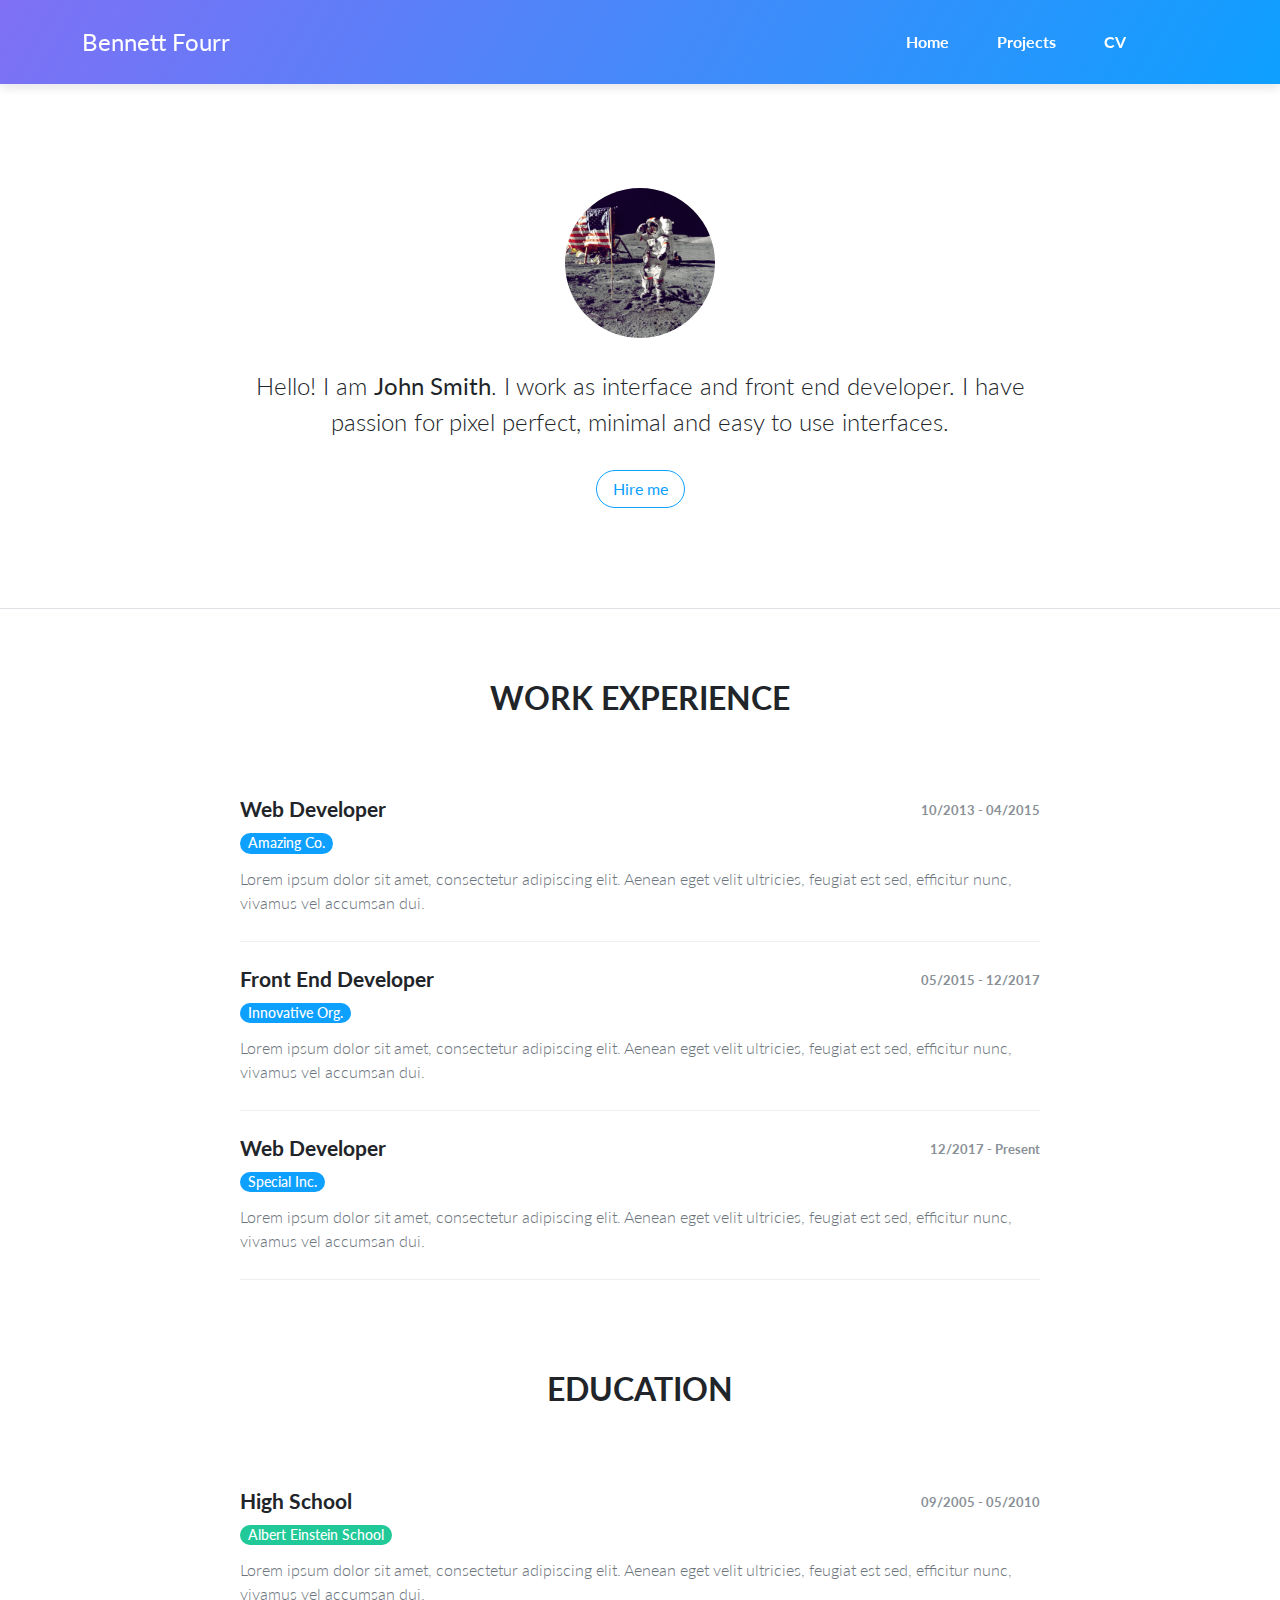
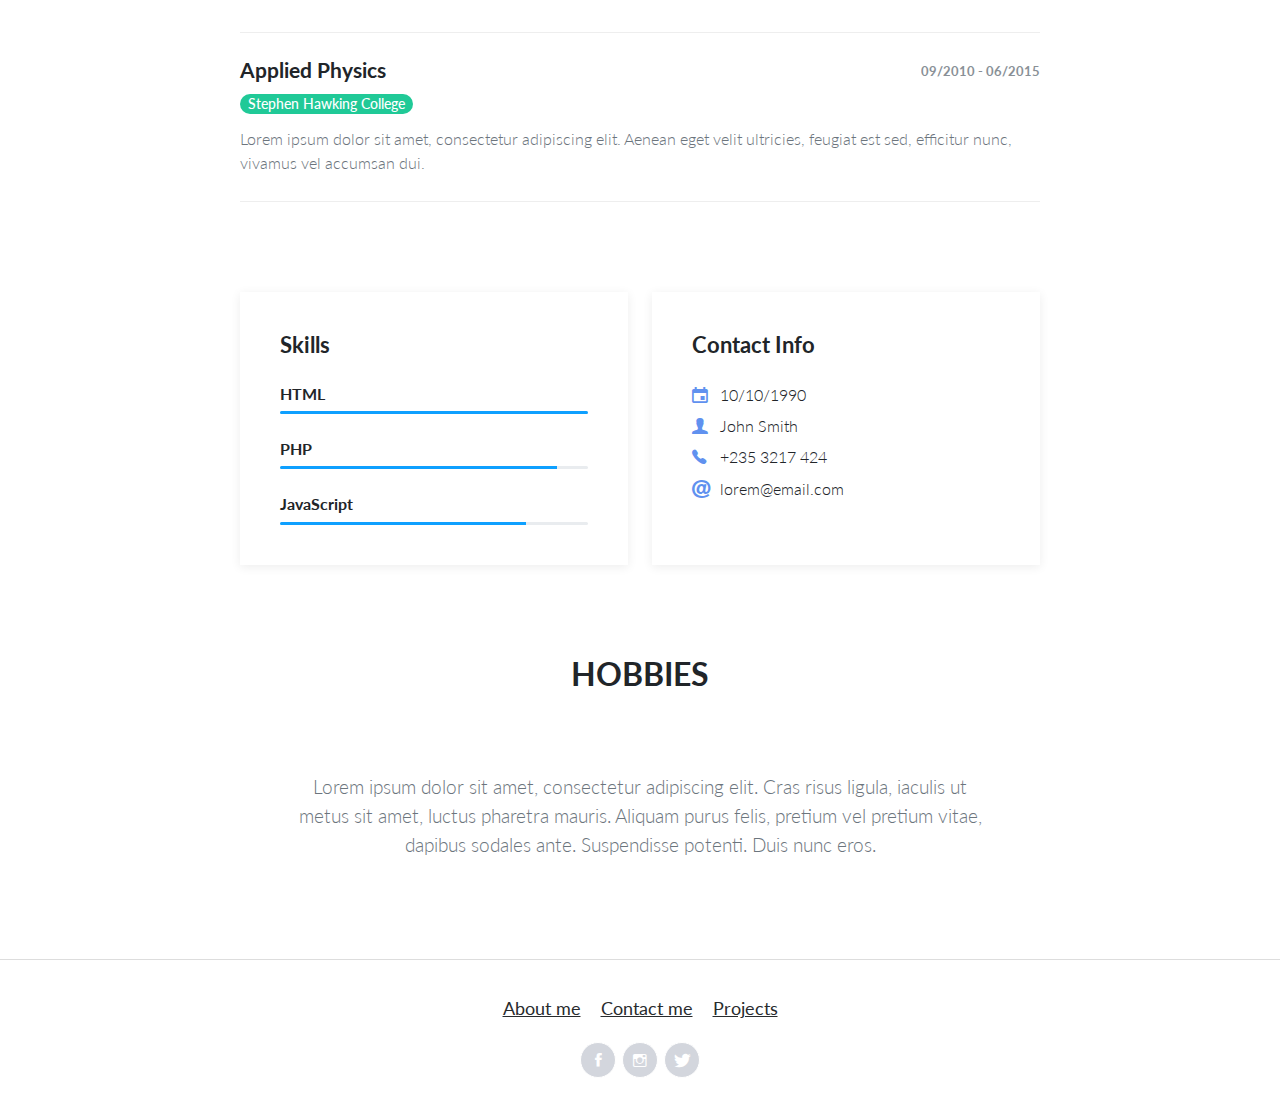
==== cv.html @ 7194c329 "Add files via upload" ====
<!DOCTYPE html>
<html>

<head>
    <meta charset="utf-8">
    <meta name="viewport" content="width=device-width, initial-scale=1.0, shrink-to-fit=no">
    <title>CV - Bennett Fourr</title>
    <link rel="stylesheet" href="assets/bootstrap/css/bootstrap.min.css">
    <link rel="stylesheet" href="https://fonts.googleapis.com/css?family=Lato:300,400,700&amp;display=swap">
    <link rel="stylesheet" href="assets/fonts/ionicons.min.css">
    <link rel="stylesheet" href="assets/css/pikaday.min.css">
</head>

<body>
    <nav class="navbar navbar-dark navbar-expand-lg fixed-top bg-white portfolio-navbar gradient">
        <div class="container"><a class="navbar-brand logo" href="#">Bennett Fourr</a><button data-bs-toggle="collapse" class="navbar-toggler" data-bs-target="#navbarNav"><span class="visually-hidden">Toggle navigation</span><span class="navbar-toggler-icon"></span></button>
            <div class="collapse navbar-collapse" id="navbarNav">
                <ul class="navbar-nav ms-auto">
                    <li class="nav-item"><a class="nav-link" href="index.html">Home</a></li>
                    <li class="nav-item"><a class="nav-link" href="projects-grid-cards.html">Projects</a></li>
                    <li class="nav-item"><a class="nav-link active" href="cv.html">CV</a></li>
                    <li class="nav-item"></li>
                </ul>
            </div>
        </div>
    </nav>
    <main class="page cv-page">
        <section class="portfolio-block block-intro border-bottom">
            <div class="container">
                <div class="avatar" style="background-image: url(&quot;assets/img/avatars/avatar.jpg&quot;);"></div>
                <div class="about-me">
                    <p>Hello! I am <strong>John Smith</strong>. I work as interface and front end developer. I have passion for pixel perfect, minimal and easy to use interfaces.</p><a class="btn btn-outline-primary" role="button" href="#">Hire me</a>
                </div>
            </div>
        </section>
        <section class="portfolio-block cv">
            <div class="container">
                <div class="work-experience group">
                    <div class="heading">
                        <h2 class="text-center">Work Experience</h2>
                    </div>
                    <div class="item">
                        <div class="row">
                            <div class="col-md-6">
                                <h3>Web Developer</h3>
                                <h4 class="organization">Amazing Co.</h4>
                            </div>
                            <div class="col-md-6"><span class="period">10/2013 - 04/2015</span></div>
                        </div>
                        <p class="text-muted">Lorem ipsum dolor sit amet, consectetur adipiscing elit. Aenean eget velit ultricies, feugiat est sed, efficitur nunc, vivamus vel accumsan dui.</p>
                    </div>
                    <div class="item">
                        <div class="row">
                            <div class="col-6">
                                <h3>Front End Developer</h3>
                                <h4 class="organization">Innovative Org.</h4>
                            </div>
                            <div class="col-md-6"><span class="period">05/2015 - 12/2017</span></div>
                        </div>
                        <p class="text-muted">Lorem ipsum dolor sit amet, consectetur adipiscing elit. Aenean eget velit ultricies, feugiat est sed, efficitur nunc, vivamus vel accumsan dui.</p>
                    </div>
                    <div class="item">
                        <div class="row">
                            <div class="col-md-6">
                                <h3>Web Developer</h3>
                                <h4 class="organization">Special Inc.</h4>
                            </div>
                            <div class="col-md-6"><span class="period">12/2017 - Present</span></div>
                        </div>
                        <p class="text-muted">Lorem ipsum dolor sit amet, consectetur adipiscing elit. Aenean eget velit ultricies, feugiat est sed, efficitur nunc, vivamus vel accumsan dui.</p>
                    </div>
                </div>
                <div class="education group">
                    <div class="heading">
                        <h2 class="text-center">Education</h2>
                    </div>
                    <div class="item">
                        <div class="row">
                            <div class="col-md-6">
                                <h3>High School</h3>
                                <h4 class="organization">Albert Einstein School</h4>
                            </div>
                            <div class="col-6"><span class="period">09/2005 - 05/2010</span></div>
                        </div>
                        <p class="text-muted">Lorem ipsum dolor sit amet, consectetur adipiscing elit. Aenean eget velit ultricies, feugiat est sed, efficitur nunc, vivamus vel accumsan dui.</p>
                    </div>
                    <div class="item">
                        <div class="row">
                            <div class="col-md-6">
                                <h3>Applied Physics</h3>
                                <h4 class="organization">Stephen Hawking College</h4>
                            </div>
                            <div class="col-md-6"><span class="period">09/2010 - 06/2015</span></div>
                        </div>
                        <p class="text-muted">Lorem ipsum dolor sit amet, consectetur adipiscing elit. Aenean eget velit ultricies, feugiat est sed, efficitur nunc, vivamus vel accumsan dui.</p>
                    </div>
                </div>
                <div class="group">
                    <div class="row">
                        <div class="col-md-6">
                            <div class="skills portfolio-info-card">
                                <h2>Skills</h2>
                                <h3>HTML</h3>
                                <div class="progress">
                                    <div class="progress-bar" aria-valuenow="100" aria-valuemin="0" aria-valuemax="100" style="width: 100%;"><span class="visually-hidden">100%</span></div>
                                </div>
                                <h3>PHP</h3>
                                <div class="progress">
                                    <div class="progress-bar" aria-valuenow="90" aria-valuemin="0" aria-valuemax="100" style="width: 90%;"><span class="visually-hidden">90%</span></div>
                                </div>
                                <h3>JavaScript</h3>
                                <div class="progress">
                                    <div class="progress-bar" aria-valuenow="80" aria-valuemin="0" aria-valuemax="100" style="width: 80%;"><span class="visually-hidden">80%</span></div>
                                </div>
                            </div>
                        </div>
                        <div class="col-md-6">
                            <div class="contact-info portfolio-info-card">
                                <h2>Contact Info</h2>
                                <div class="row">
                                    <div class="col-1"><i class="icon ion-android-calendar icon"></i></div>
                                    <div class="col-9"><span>10/10/1990</span></div>
                                </div>
                                <div class="row">
                                    <div class="col-1"><i class="icon ion-person icon"></i></div>
                                    <div class="col-9"><span>John Smith</span></div>
                                </div>
                                <div class="row">
                                    <div class="col-1"><i class="icon ion-ios-telephone icon"></i></div>
                                    <div class="col-9"><span>+235 3217 424</span></div>
                                </div>
                                <div class="row">
                                    <div class="col-1"><i class="icon ion-at icon"></i></div>
                                    <div class="col-9"><span>lorem@email.com</span></div>
                                </div>
                            </div>
                        </div>
                    </div>
                </div>
                <div class="hobbies group">
                    <div class="heading">
                        <h2 class="text-center">Hobbies</h2>
                    </div>
                    <p class="text-center text-muted">Lorem ipsum dolor sit amet, consectetur adipiscing elit. Cras risus ligula, iaculis ut metus sit amet, luctus pharetra mauris. Aliquam purus felis, pretium vel pretium vitae, dapibus sodales ante. Suspendisse potenti. Duis nunc eros.</p>
                </div>
            </div>
        </section>
    </main>
    <footer class="page-footer">
        <div class="container">
            <div class="links"><a href="#">About me</a><a href="#">Contact me</a><a href="#">Projects</a></div>
            <div class="social-icons"><a href="#"><i class="icon ion-social-facebook"></i></a><a href="#"><i class="icon ion-social-instagram-outline"></i></a><a href="#"><i class="icon ion-social-twitter"></i></a></div>
        </div>
    </footer>
    <script src="assets/bootstrap/js/bootstrap.min.js"></script>
    <script src="assets/js/pikaday.min.js"></script>
    <script src="assets/js/theme.js"></script>
</body>

</html>
---- assets/css/pikaday.min.css ----
/* !
 * Pikaday
 * Copyright © 2014 David Bushell | BSD & MIT license | http://dbushell.com/ */

.pika-single {
  z-index: 9999;
  display: block;
  position: relative;
  color: #333;
  background: #fff;
  border: 1px solid #ccc;
  border-bottom-color: #bbb;
  font-family: "Helvetica Neue",Helvetica,Arial,sans-serif;
}

.pika-single:after, .pika-single:before {
  content: " ";
  display: table;
}

.pika-single:after {
  clear: both;
}

.pika-single.is-hidden {
  display: none;
}

.pika-single.is-bound {
  position: absolute;
  box-shadow: 0 5px 15px -5px rgba(0,0,0,.5);
}

.pika-lendar {
  float: left;
  width: 240px;
  margin: 8px;
}

.pika-title {
  position: relative;
  text-align: center;
}

.pika-label {
  display: inline-block;
  position: relative;
  z-index: 9999;
  overflow: hidden;
  margin: 0;
  padding: 5px 3px;
  font-size: 14px;
  line-height: 20px;
  font-weight: 700;
  background-color: #fff;
}

.pika-title select {
  cursor: pointer;
  position: absolute;
  z-index: 9998;
  margin: 0;
  left: 0;
  top: 5px;
  opacity: 0;
}

.pika-next, .pika-prev {
  display: block;
  cursor: pointer;
  position: relative;
  outline: 0;
  border: 0;
  padding: 0;
  width: 20px;
  height: 30px;
  text-indent: 20px;
  white-space: nowrap;
  overflow: hidden;
  background-color: transparent;
  background-position: center center;
  background-repeat: no-repeat;
  background-size: 75% 75%;
  opacity: .5;
}

.pika-next:hover, .pika-prev:hover {
  opacity: 1;
}

.is-rtl .pika-next, .pika-prev {
  float: left;
  background-image: url([data-uri]);
}

.is-rtl .pika-prev, .pika-next {
  float: right;
  background-image: url([data-uri]);
}

.pika-next.is-disabled, .pika-prev.is-disabled {
  cursor: default;
  opacity: .2;
}

.pika-select {
  display: inline-block;
}

.pika-table {
  width: 100%;
  border-collapse: collapse;
  border-spacing: 0;
  border: 0;
}

.pika-table td, .pika-table th {
  width: 14.285714285714286%;
  padding: 0;
}

.pika-table th {
  color: #999;
  font-size: 12px;
  line-height: 25px;
  font-weight: 700;
  text-align: center;
}

.pika-button {
  cursor: pointer;
  display: block;
  box-sizing: border-box;
  -moz-box-sizing: border-box;
  outline: 0;
  border: 0;
  margin: 0;
  width: 100%;
  padding: 5px;
  color: #666;
  font-size: 12px;
  line-height: 15px;
  text-align: right;
  background: #f5f5f5;
}

.pika-week {
  font-size: 11px;
  color: #999;
}

.is-today .pika-button {
  color: #3af;
  font-weight: 700;
}

.has-event .pika-button, .is-selected .pika-button {
  color: #fff;
  font-weight: 700;
  background: #3af;
  box-shadow: inset 0 1px 3px #178fe5;
  border-radius: 3px;
}

.has-event .pika-button {
  background: #005da9;
  box-shadow: inset 0 1px 3px #0076c9;
}

.is-disabled .pika-button, .is-inrange .pika-button {
  background: #d5e9f7;
}

.is-startrange .pika-button {
  color: #fff;
  background: #6cb31d;
  box-shadow: none;
  border-radius: 3px;
}

.is-endrange .pika-button {
  color: #fff;
  background: #3af;
  box-shadow: none;
  border-radius: 3px;
}

.is-disabled .pika-button {
  pointer-events: none;
  cursor: default;
  color: #999;
  opacity: .3;
}

.is-outside-current-month .pika-button {
  color: #999;
  opacity: .3;
}

.is-selection-disabled {
  pointer-events: none;
  cursor: default;
}

.pika-button:hover, .pika-row.pick-whole-week:hover .pika-button {
  color: #fff;
  background: #ff8000;
  box-shadow: none;
  border-radius: 3px;
}

.pika-table abbr {
  border-bottom: none;
  cursor: help;
}

/* # sourceMappingURL=pikaday.min.css.map */
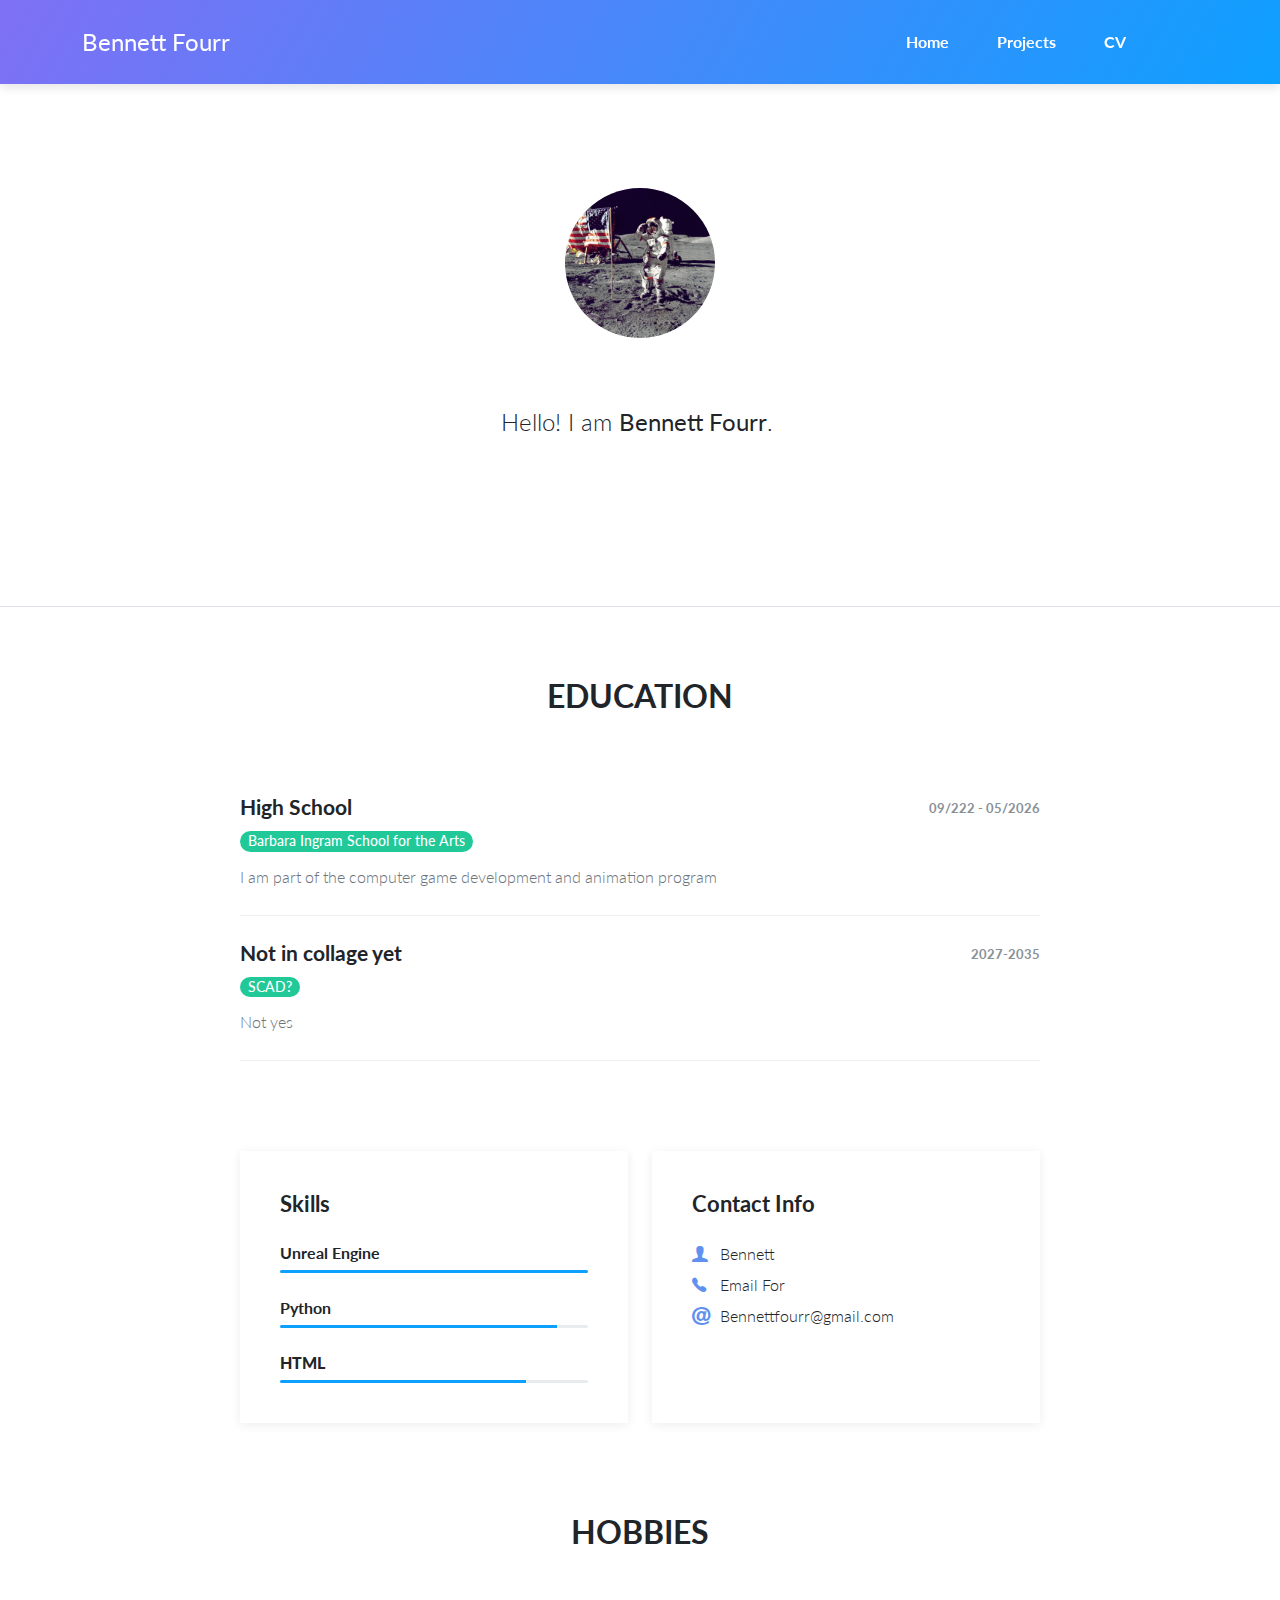
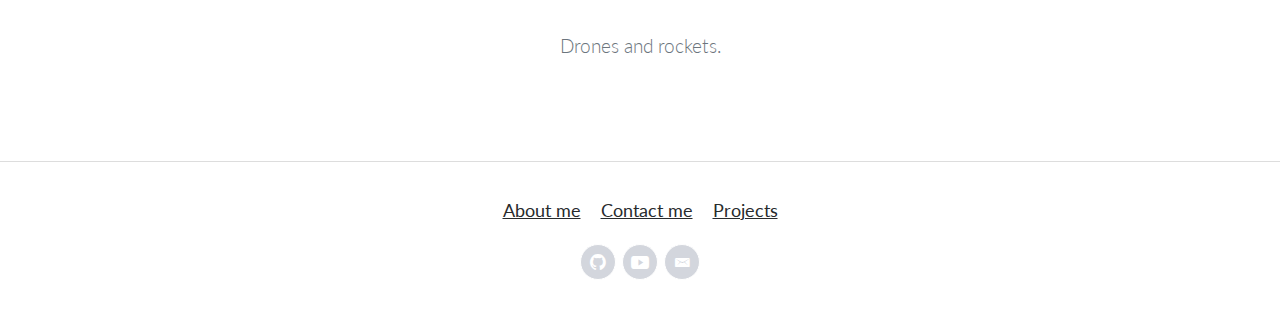
==== commit d5917834: "added some more to portfolio" ====
--- a/cv.html
+++ b/cv.html
@@ -29,47 +29,12 @@
             <div class="container">
                 <div class="avatar" style="background-image: url(&quot;assets/img/avatars/avatar.jpg&quot;);"></div>
                 <div class="about-me">
-                    <p>Hello! I am <strong>John Smith</strong>. I work as interface and front end developer. I have passion for pixel perfect, minimal and easy to use interfaces.</p><a class="btn btn-outline-primary" role="button" href="#">Hire me</a>
+                    <p><br>Hello! I am&nbsp;<strong>Bennett Fourr</strong>.&nbsp;<br><br></p>
                 </div>
             </div>
         </section>
         <section class="portfolio-block cv">
             <div class="container">
-                <div class="work-experience group">
-                    <div class="heading">
-                        <h2 class="text-center">Work Experience</h2>
-                    </div>
-                    <div class="item">
-                        <div class="row">
-                            <div class="col-md-6">
-                                <h3>Web Developer</h3>
-                                <h4 class="organization">Amazing Co.</h4>
-                            </div>
-                            <div class="col-md-6"><span class="period">10/2013 - 04/2015</span></div>
-                        </div>
-                        <p class="text-muted">Lorem ipsum dolor sit amet, consectetur adipiscing elit. Aenean eget velit ultricies, feugiat est sed, efficitur nunc, vivamus vel accumsan dui.</p>
-                    </div>
-                    <div class="item">
-                        <div class="row">
-                            <div class="col-6">
-                                <h3>Front End Developer</h3>
-                                <h4 class="organization">Innovative Org.</h4>
-                            </div>
-                            <div class="col-md-6"><span class="period">05/2015 - 12/2017</span></div>
-                        </div>
-                        <p class="text-muted">Lorem ipsum dolor sit amet, consectetur adipiscing elit. Aenean eget velit ultricies, feugiat est sed, efficitur nunc, vivamus vel accumsan dui.</p>
-                    </div>
-                    <div class="item">
-                        <div class="row">
-                            <div class="col-md-6">
-                                <h3>Web Developer</h3>
-                                <h4 class="organization">Special Inc.</h4>
-                            </div>
-                            <div class="col-md-6"><span class="period">12/2017 - Present</span></div>
-                        </div>
-                        <p class="text-muted">Lorem ipsum dolor sit amet, consectetur adipiscing elit. Aenean eget velit ultricies, feugiat est sed, efficitur nunc, vivamus vel accumsan dui.</p>
-                    </div>
-                </div>
                 <div class="education group">
                     <div class="heading">
                         <h2 class="text-center">Education</h2>
@@ -78,21 +43,21 @@
                         <div class="row">
                             <div class="col-md-6">
                                 <h3>High School</h3>
-                                <h4 class="organization">Albert Einstein School</h4>
+                                <h4 class="organization">Barbara Ingram School for the Arts</h4>
                             </div>
-                            <div class="col-6"><span class="period">09/2005 - 05/2010</span></div>
+                            <div class="col-6"><span class="period">09/222 - 05/2026</span></div>
                         </div>
-                        <p class="text-muted">Lorem ipsum dolor sit amet, consectetur adipiscing elit. Aenean eget velit ultricies, feugiat est sed, efficitur nunc, vivamus vel accumsan dui.</p>
+                        <p class="text-muted">I am part of the&nbsp;computer game development and animation program</p>
                     </div>
                     <div class="item">
                         <div class="row">
                             <div class="col-md-6">
-                                <h3>Applied Physics</h3>
-                                <h4 class="organization">Stephen Hawking College</h4>
+                                <h3>Not in collage yet</h3>
+                                <h4 class="organization">SCAD?</h4>
                             </div>
-                            <div class="col-md-6"><span class="period">09/2010 - 06/2015</span></div>
+                            <div class="col-md-6"><span class="period">2027-2035</span></div>
                         </div>
-                        <p class="text-muted">Lorem ipsum dolor sit amet, consectetur adipiscing elit. Aenean eget velit ultricies, feugiat est sed, efficitur nunc, vivamus vel accumsan dui.</p>
+                        <p class="text-muted">Not yes</p>
                     </div>
                 </div>
                 <div class="group">
@@ -100,15 +65,15 @@
                         <div class="col-md-6">
                             <div class="skills portfolio-info-card">
                                 <h2>Skills</h2>
-                                <h3>HTML</h3>
+                                <h3>Unreal Engine</h3>
                                 <div class="progress">
                                     <div class="progress-bar" aria-valuenow="100" aria-valuemin="0" aria-valuemax="100" style="width: 100%;"><span class="visually-hidden">100%</span></div>
                                 </div>
-                                <h3>PHP</h3>
+                                <h3>Python</h3>
                                 <div class="progress">
                                     <div class="progress-bar" aria-valuenow="90" aria-valuemin="0" aria-valuemax="100" style="width: 90%;"><span class="visually-hidden">90%</span></div>
                                 </div>
-                                <h3>JavaScript</h3>
+                                <h3><strong>HTML</strong></h3>
                                 <div class="progress">
                                     <div class="progress-bar" aria-valuenow="80" aria-valuemin="0" aria-valuemax="100" style="width: 80%;"><span class="visually-hidden">80%</span></div>
                                 </div>
@@ -118,20 +83,16 @@
                             <div class="contact-info portfolio-info-card">
                                 <h2>Contact Info</h2>
                                 <div class="row">
-                                    <div class="col-1"><i class="icon ion-android-calendar icon"></i></div>
-                                    <div class="col-9"><span>10/10/1990</span></div>
-                                </div>
-                                <div class="row">
                                     <div class="col-1"><i class="icon ion-person icon"></i></div>
-                                    <div class="col-9"><span>John Smith</span></div>
+                                    <div class="col-9"><span>Bennett</span></div>
                                 </div>
                                 <div class="row">
                                     <div class="col-1"><i class="icon ion-ios-telephone icon"></i></div>
-                                    <div class="col-9"><span>+235 3217 424</span></div>
+                                    <div class="col-9"><span>Email For&nbsp;</span></div>
                                 </div>
                                 <div class="row">
                                     <div class="col-1"><i class="icon ion-at icon"></i></div>
-                                    <div class="col-9"><span>lorem@email.com</span></div>
+                                    <div class="col-9"><span>Bennettfourr@gmail.com</span></div>
                                 </div>
                             </div>
                         </div>
@@ -141,7 +102,7 @@
                     <div class="heading">
                         <h2 class="text-center">Hobbies</h2>
                     </div>
-                    <p class="text-center text-muted">Lorem ipsum dolor sit amet, consectetur adipiscing elit. Cras risus ligula, iaculis ut metus sit amet, luctus pharetra mauris. Aliquam purus felis, pretium vel pretium vitae, dapibus sodales ante. Suspendisse potenti. Duis nunc eros.</p>
+                    <p class="text-center text-muted">Drones and rockets.</p>
                 </div>
             </div>
         </section>
@@ -149,7 +110,7 @@
     <footer class="page-footer">
         <div class="container">
             <div class="links"><a href="#">About me</a><a href="#">Contact me</a><a href="#">Projects</a></div>
-            <div class="social-icons"><a href="#"><i class="icon ion-social-facebook"></i></a><a href="#"><i class="icon ion-social-instagram-outline"></i></a><a href="#"><i class="icon ion-social-twitter"></i></a></div>
+            <div class="social-icons"><a href="#"><i class="icon ion-social-github"></i></a><a href="#"><i class="icon ion-social-youtube"></i></a><a href="#"><i class="icon ion-email"></i></a></div>
         </div>
     </footer>
     <script src="assets/bootstrap/js/bootstrap.min.js"></script>
